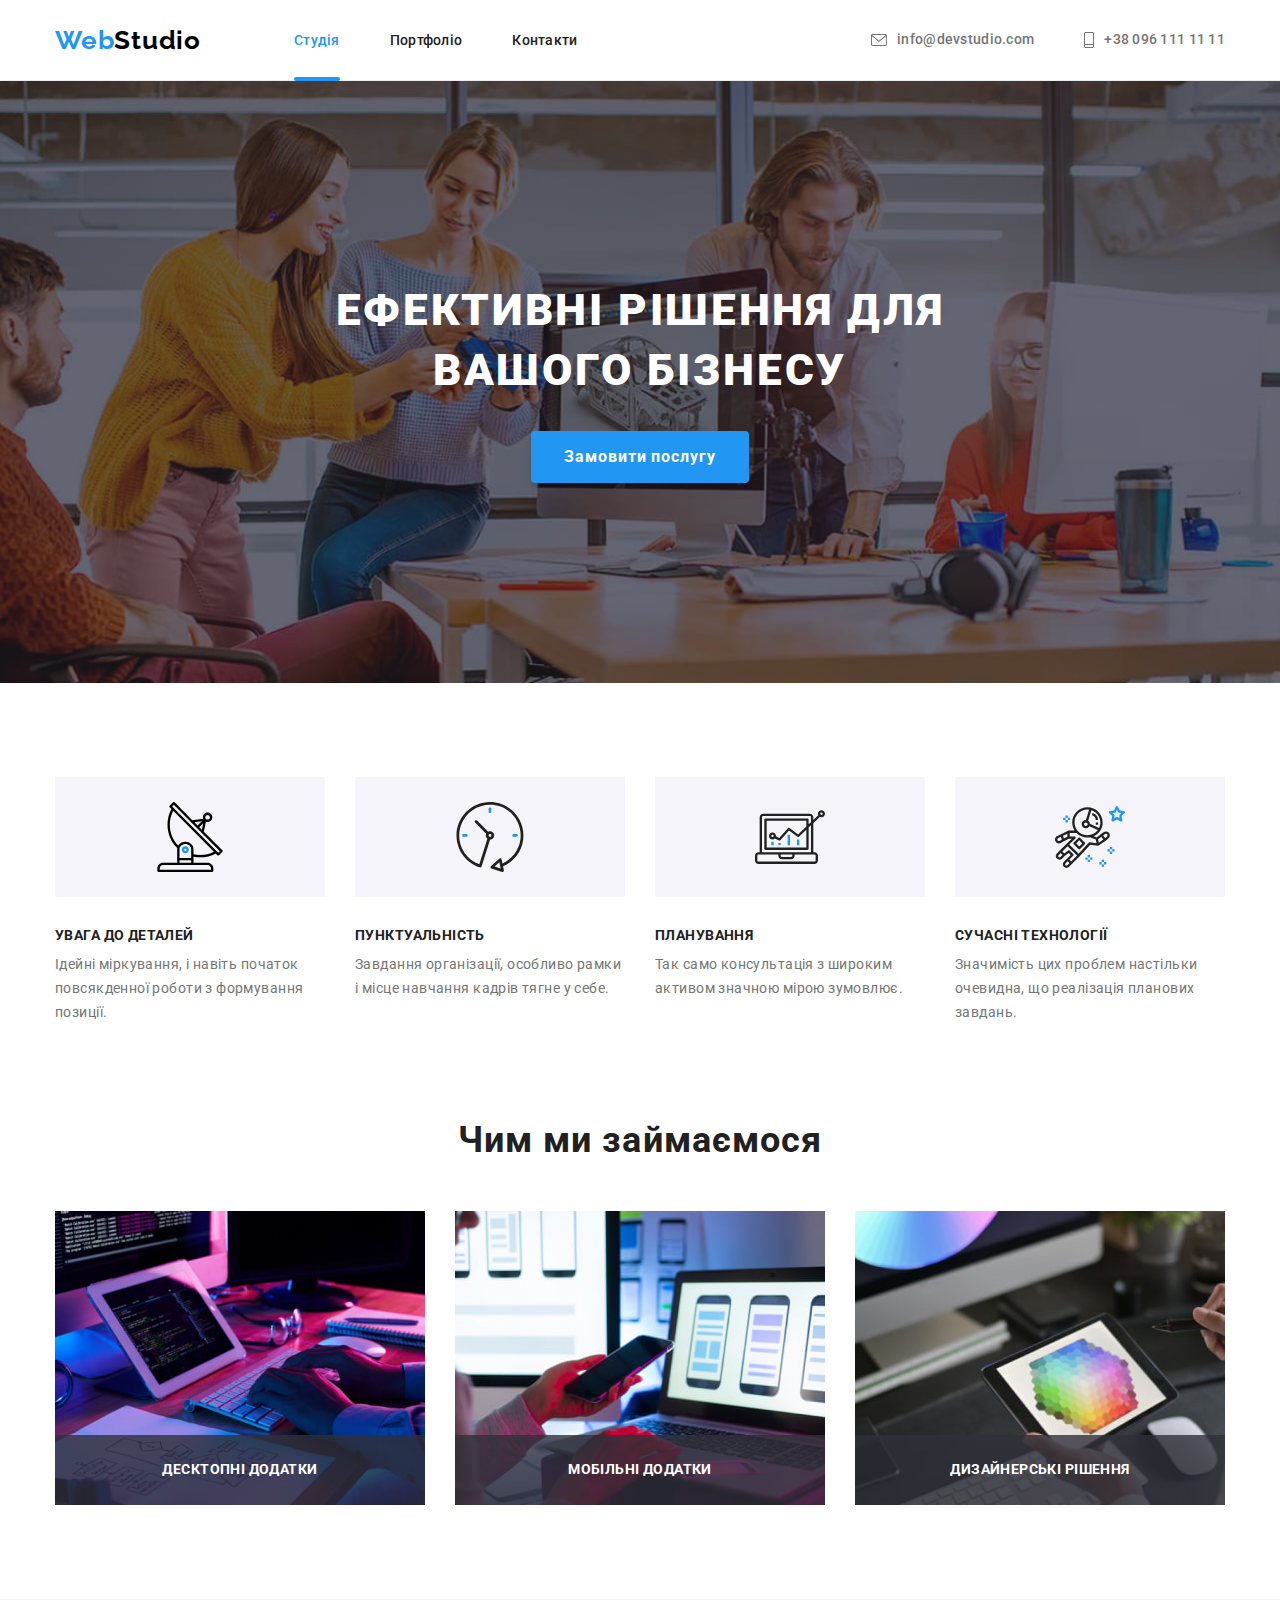
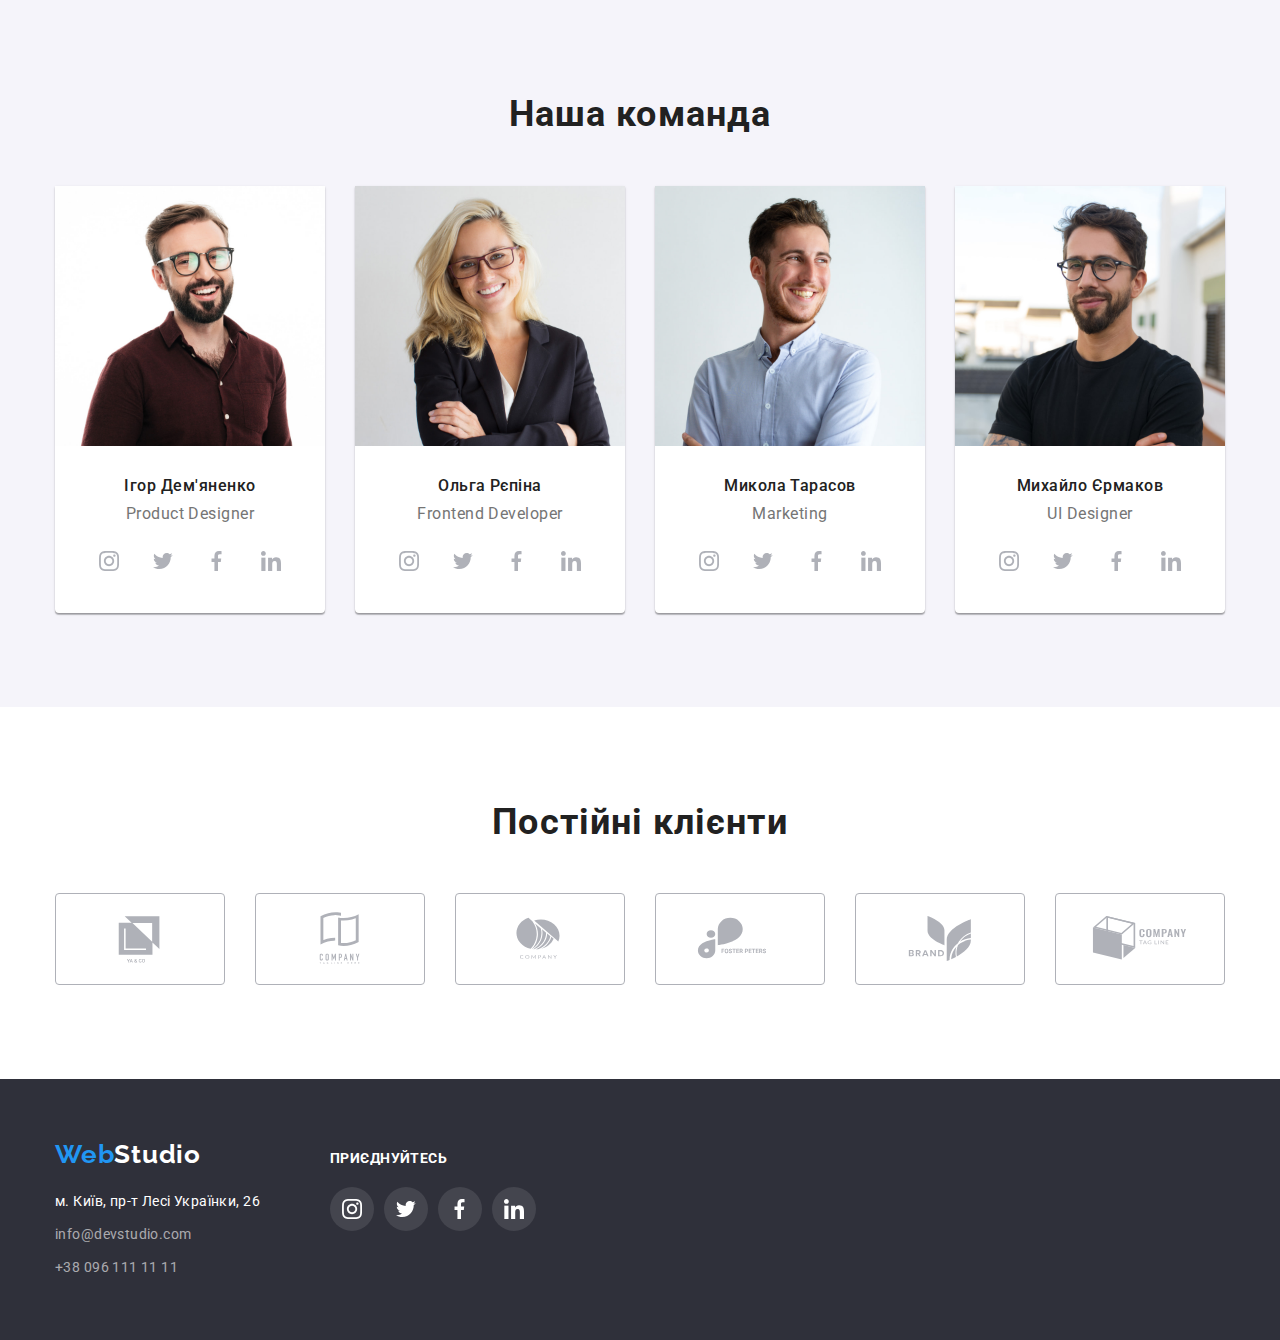
==== index.html @ b7eefcbb "Initial commit" ====
<!DOCTYPE html>
<html lang="uk">
  <head>
    <meta charset="UTF-8" />
    <meta http-equiv="X-UA-Compatible" content="IE=edge" />
    <meta name="viewport" content="width=device-width, initial-scale=1.0" />
    <link rel="preconnect" href="https://fonts.googleapis.com" />
    <link rel="preconnect" href="https://fonts.gstatic.com" crossorigin />
    <link
      href="https://fonts.googleapis.com/css2?family=Raleway:wght@700&family=Roboto:wght@400;500;700;900&display=swap"
      rel="stylesheet"
    />
    <link
      rel="stylesheet"
      href="https://cdnjs.cloudflare.com/ajax/libs/modern-normalize/1.1.0/modern-normalize.min.css"
    />
    <link rel="stylesheet" href="./index.html" />
    <link rel="stylesheet" href="./css/styles.css" />
    <title>Студія</title>
  </head>

  <body>
    <!-- header -->
    <header class="header">
      <div class="container header-container">
        <a href="./index.html" class="logo">Web<span>Studio</span></a>
        <nav class="header-nav">
          <ul class="header-nav-list list">
            <li class="header-nav-list-item">
              <a class="header-nav-link current" href="./index.html">Студія</a>
            </li>
            <li class="header-nav-list-item">
              <a class="header-nav-link" href="./portfolio.html">Портфоліо</a>
            </li>
            <li class="header-nav-list-item">
              <a class="header-nav-link" href="#">Контакти</a>
            </li>
          </ul>
        </nav>
        <ul class="header-contacts list">
          <li class="header-contacts-item">
            <a class="header-contacts-link" href="mailto:someone@example.com">
              <svg width="16" height="12" class="header-contact-icon">
                <use href="./images/icons.svg#icon-envelope"></use>
              </svg>
              info@devstudio.com
            </a>
          </li>
          <li class="header-contacts-item">
            <a class="header-contacts-link" href="tel:+380961111111">
              <svg width="10" height="16" class="header-contact-icon">
                <use href="./images/icons.svg#icon-telephone"></use>
              </svg>
              +38 096 111 11 11
            </a>
          </li>
        </ul>
      </div>
    </header>
    <!-- main -->
    <main>
      <!-- hero -->
      <section class="hero section">
        <div class="container">
          <h1 class="hero-title">Ефективні рішення для вашого бізнесу</h1>

          <button type="button" class="hero-btn" data-modal-open>Замовити послугу</button>
        </div>
      </section>
      <!-- advantages -->
      <section class="advantages section">
        <div class="container">
          <h2 class="visually-hidden">Переваги</h2>
          <ul class="advantages-list list">
            <li class="advantages-list-item">
              <div class="advantages-icon">
                <svg class="icon-svg">
                  <use href="./images/icons.svg#icon-antenna"></use>
                </svg>
              </div>
              <h3 class="advantages-title">Увага до деталей</h3>
              <p class="advantages-text">
                Ідейні міркування, і навіть початок повсякденної роботи з формування позиції.
              </p>
            </li>
            <li class="advantages-list-item">
              <div class="advantages-icon">
                <svg class="icon-svg">
                  <use href="./images/icons.svg#icon-clock"></use>
                </svg>
              </div>
              <h3 class="advantages-title">Пунктуальність</h3>
              <p class="advantages-text">
                Завдання організації, особливо рамки і місце навчання кадрів тягне у себе.
              </p>
            </li>
            <li class="advantages-list-item">
              <div class="advantages-icon">
                <svg class="icon-svg">
                  <use href="./images/icons.svg#icon-diagram"></use>
                </svg>
              </div>
              <h3 class="advantages-title">Планування</h3>
              <p class="advantages-text">
                Так само консультація з широким активом значною мірою зумовлює.
              </p>
            </li>
            <li class="advantages-list-item">
              <div class="advantages-icon">
                <svg class="icon-svg">
                  <use href="./images/icons.svg#icon-astronaut"></use>
                </svg>
              </div>
              <h3 class="advantages-title">Сучасні технології</h3>
              <p class="advantages-text">
                Значимість цих проблем настільки очевидна, що реалізація планових завдань.
              </p>
            </li>
          </ul>
        </div>
      </section>
      <!-- solutions -->
      <section class="solutions section">
        <div class="container">
          <h2 class="section-title">Чим ми займаємося</h2>
          <ul class="solutions-list list">
            <li class="solutions-list-item">
              <img
                class="solutions-list-img"
                src="./images/studio/img1.jpg"
                alt="Розробник працює на робочому місці"
                width="370"
              />
              <div class="solutions-card-item">
                <p class="solutions-card-text">Десктопні додатки</p>
              </div>
            </li>
            <li class="solutions-list-item">
              <img
                class="solutions-list-img"
                src="./images/studio/img2.jpg"
                alt="Розробка додатків графічним дизайнером"
                width="370"
              />
              <div class="solutions-card-item">
                <p class="solutions-card-text">Мобільні додатки</p>
              </div>
            </li>
            <li class="solutions-list-item">
              <img
                class="solutions-list-img"
                src="./images/studio/img3.jpg"
                alt="Веб-дизайнер вибирає кольори на планшеті"
                width="370"
              />
              <div class="solutions-card-item">
                <p class="solutions-card-text">Дизайнерські рішення</p>
              </div>
            </li>
          </ul>
        </div>
      </section>
      <!-- team -->
      <section class="team section">
        <div class="container">
          <h2 class="section-title">Наша команда</h2>
          <ul class="team-list list">
            <li class="team-list-item">
              <img
                class="team-list-img"
                src="./images/studio/ihor_demynenko.jpg"
                alt="Фото Ігора Дем'яненка"
                width="270"
                height="260"
              />
              <div class="team-content">
                <h3 class="team-list-title">Ігор Дем'яненко</h3>
                <p lang="en" class="team-list-text" lang="en">Product Designer</p>

                <ul class="team-icons-list list">
                  <li class="team-icons-item">
                    <a
                      href="https://instagram.com"
                      target="_blank"
                      rel="noreferrer noopener nofollow"
                      class="team-icons-link"
                    >
                      <svg width="20" height="20" class="team-icon">
                        <use href="./images/icons.svg#icon-instagram"></use>
                      </svg>
                    </a>
                  </li>
                  <li class="team-icons-item">
                    <a
                      href="https://twitter.com"
                      target="_blank"
                      rel="noreferrer noopener nofollow"
                      class="team-icons-link"
                    >
                      <svg width="20" height="20" class="team-icon">
                        <use href="./images/icons.svg#icon-twitter"></use>
                      </svg>
                    </a>
                  </li>
                  <li class="team-icons-item">
                    <a
                      href="https://facebook.com"
                      target="_blank"
                      rel="noreferrer noopener nofollow"
                      class="team-icons-link"
                    >
                      <svg width="20" height="20" class="team-icon">
                        <use href="./images/icons.svg#icon-facebook"></use>
                      </svg>
                    </a>
                  </li>
                  <li class="team-icons-item">
                    <a
                      href="https://linkedin.com"
                      target="_blank"
                      rel="noreferrer noopener nofollow"
                      class="team-icons-link"
                    >
                      <svg width="20" height="20" class="team-icon">
                        <use href="./images/icons.svg#icon-linkedin"></use>
                      </svg>
                    </a>
                  </li>
                </ul>
              </div>
            </li>
            <li class="team-list-item">
              <img
                class="team-list-img"
                src="./images/studio/olha_riepyna.jpg"
                alt="Фото Ольгі Репіної"
                width="270"
                height="260"
              />
              <div class="team-content">
                <h3 class="team-list-title">Ольга Рєпіна</h3>
                <p lang="en" class="team-list-text" lang="en">Frontend Developer</p>

                <ul class="team-icons-list list">
                  <li class="team-icons-item">
                    <a
                      href="https://instagram.com"
                      target="_blank"
                      rel="noreferrer noopener nofollow"
                      class="team-icons-link"
                    >
                      <svg width="20" height="20" class="team-icon">
                        <use href="./images/icons.svg#icon-instagram"></use>
                      </svg>
                    </a>
                  </li>
                  <li class="team-icons-item">
                    <a
                      href="https://twitter.com"
                      target="_blank"
                      rel="noreferrer noopener nofollow"
                      class="team-icons-link"
                    >
                      <svg width="20" height="20" class="team-icon">
                        <use href="./images/icons.svg#icon-twitter"></use>
                      </svg>
                    </a>
                  </li>
                  <li class="team-icons-item">
                    <a
                      href="https://facebook.com"
                      target="_blank"
                      rel="noreferrer noopener nofollow"
                      class="team-icons-link"
                    >
                      <svg width="20" height="20" class="team-icon">
                        <use href="./images/icons.svg#icon-facebook"></use>
                      </svg>
                    </a>
                  </li>
                  <li class="team-icons-item">
                    <a
                      href="https://linkedin.com"
                      target="_blank"
                      rel="noreferrer noopener nofollow"
                      class="team-icons-link"
                    >
                      <svg width="20" height="20" class="team-icon">
                        <use href="./images/icons.svg#icon-linkedin"></use>
                      </svg>
                    </a>
                  </li>
                </ul>
              </div>
            </li>
            <li class="team-list-item">
              <img
                class="team-list-img"
                src="./images/studio/mykola_tarasov.jpg"
                alt="Фото Михайла Тарасова"
                width="270"
                height="260"
              />
              <div class="team-content">
                <h3 class="team-list-title">Микола Тарасов</h3>
                <p lang="en" class="team-list-text" lang="en">Marketing</p>

                <ul class="team-icons-list list">
                  <li class="team-icons-item">
                    <a
                      href="https://instagram.com"
                      target="_blank"
                      rel="noreferrer noopener nofollow"
                      class="team-icons-link"
                    >
                      <svg width="20" height="20" class="team-icon">
                        <use href="./images/icons.svg#icon-instagram"></use>
                      </svg>
                    </a>
                  </li>
                  <li class="team-icons-item">
                    <a
                      href="https://twitter.com"
                      target="_blank"
                      rel="noreferrer noopener nofollow"
                      class="team-icons-link"
                    >
                      <svg width="20" height="20" class="team-icon">
                        <use href="./images/icons.svg#icon-twitter"></use>
                      </svg>
                    </a>
                  </li>
                  <li class="team-icons-item">
                    <a
                      href="https://facebook.com"
                      target="_blank"
                      rel="noreferrer noopener nofollow"
                      class="team-icons-link"
                    >
                      <svg width="20" height="20" class="team-icon">
                        <use href="./images/icons.svg#icon-facebook"></use>
                      </svg>
                    </a>
                  </li>
                  <li class="team-icons-item">
                    <a
                      href="https://linkedin.com"
                      target="_blank"
                      rel="noreferrer noopener nofollow"
                      class="team-icons-link"
                    >
                      <svg width="20" height="20" class="team-icon">
                        <use href="./images/icons.svg#icon-linkedin"></use>
                      </svg>
                    </a>
                  </li>
                </ul>
              </div>
            </li>
            <li class="team-list-item">
              <img
                class="team-list-img"
                src="./images/studio/mykhailo_iermakov.jpg"
                alt="Фото Михайло Єрмакова"
                width="270"
                height="260"
              />
              <div class="team-content">
                <h3 class="team-list-title">Михайло Єрмаков</h3>
                <p lang="en" class="team-list-text" lang="en">UI Designer</p>

                <ul class="team-icons-list list">
                  <li class="team-icons-item">
                    <a
                      href="https://instagram.com"
                      target="_blank"
                      rel="noreferrer noopener nofollow"
                      class="team-icons-link"
                    >
                      <svg width="20" height="20" class="team-icon">
                        <use href="./images/icons.svg#icon-instagram"></use>
                      </svg>
                    </a>
                  </li>
                  <li class="team-icons-item">
                    <a
                      href="https://twitter.com"
                      target="_blank"
                      rel="noreferrer noopener nofollow"
                      class="team-icons-link"
                    >
                      <svg width="20" height="20" class="team-icon">
                        <use href="./images/icons.svg#icon-twitter"></use>
                      </svg>
                    </a>
                  </li>
                  <li class="team-icons-item">
                    <a
                      href="https://facebook.com"
                      target="_blank"
                      rel="noreferrer noopener nofollow"
                      class="team-icons-link"
                    >
                      <svg width="20" height="20" class="team-icon">
                        <use href="./images/icons.svg#icon-facebook"></use>
                      </svg>
                    </a>
                  </li>
                  <li class="team-icons-item">
                    <a
                      href="https://linkedin.com"
                      target="_blank"
                      rel="noreferrer noopener nofollow"
                      class="team-icons-link"
                    >
                      <svg width="20" height="20" class="team-icon">
                        <use href="./images/icons.svg#icon-linkedin"></use>
                      </svg>
                    </a>
                  </li>
                </ul>
              </div>
            </li>
          </ul>
        </div>
      </section>
      <section class="clients section">
        <div class="container">
          <h2 class="section-title">Постійні клієнти</h2>
          <ul class="clients-list">
            <li class="clients-list-item list">
              <a href="#" class="clients-link">
                <svg width="106" height="60" class="clients-icon">
                  <use href="./images/icons.svg#icon-logo1"></use>
                </svg>
              </a>
            </li>
            <li class="clients-list-item list">
              <a href="#" class="clients-link">
                <svg width="106" height="60" class="clients-icon">
                  <use href="./images/icons.svg#icon-logo2"></use>
                </svg>
              </a>
            </li>
            <li class="clients-list-item list">
              <a href="#" class="clients-link">
                <svg width="106" height="60" class="clients-icon">
                  <use href="./images/icons.svg#icon-logo3"></use>
                </svg>
              </a>
            </li>
            <li class="clients-list-item list">
              <a href="#" class="clients-link">
                <svg width="106" height="60" class="clients-icon">
                  <use href="./images/icons.svg#icon-logo4"></use>
                </svg>
              </a>
            </li>
            <li class="clients-list-item list">
              <a href="#" class="clients-link">
                <svg width="106" height="60" class="clients-icon">
                  <use href="./images/icons.svg#icon-logo5"></use>
                </svg>
              </a>
            </li>
            <li class="clients-list-item list">
              <a href="#" class="clients-link">
                <svg width="106" height="60" class="clients-icon">
                  <use href="./images/icons.svg#icon-logo6"></use>
                </svg>
              </a>
            </li>
          </ul>
        </div>
      </section>
    </main>
    <!-- footer -->
    <footer class="footer">
      <div class="container">
        <div class="footer-address">
          <a class="footer-logo" href="./index.html">Web<span>Studio</span></a>
          <address class="address">
            <ul class="address-list list">
              <li class="address-list-item">
                <a
                  class="address-link google-link"
                  href="https://www.google.com.ua/maps/place/%D0%B1%D1%83%D0%BB.+%D0%9B%D0%B5%D1%81%D0%B8+%D0%A3%D0%BA%D1%80%D0%B0%D0%B8%D0%BD%D0%BA%D0%B8,+26,+%D0%9A%D0%B8%D0%B5%D0%B2,+02000/@50.4265841,30.5361971,17z/data=!3m1!4b1!4m6!3m5!1s0x40d4cf0e033ecbe9:0x57a4dffefec77da0!8m2!3d50.4265807!4d30.5383858!16s%2Fg%2F1tctq5jv?hl=ru"
                  target="_blank"
                  rel="noreferrer nofollow noopener"
                  >м. Київ, пр-т Лесі Українки, 26</a
                >
              </li>
              <li class="address-list-item">
                <a class="address-link contact-link" href="mailto:info@devstudio.com"
                  >info@devstudio.com</a
                >
              </li>
              <li class="address-list-item">
                <a class="address-link contact-link" href="tel:+380961111111">+38 096 111 11 11</a>
              </li>
            </ul>
          </address>
        </div>
        <div class="connect">
          <h3 class="connect-title">Приєднуйтесь</h3>
          <div class="connect-container">
            <ul class="connect-list list">
              <li class="connect-item">
                <a
                  href="https://instagram.com"
                  target="_blank"
                  rel="noreferrer noopener nofollow"
                  class="connect-link"
                >
                  <svg width="20" height="20" class="connect-icon">
                    <use href="./images/icons.svg#icon-instagram"></use>
                  </svg>
                </a>
              </li>
              <li class="connect-item">
                <a
                  href="https://twitter.com"
                  target="_blank"
                  rel="noreferrer noopener nofollow"
                  class="connect-link"
                >
                  <svg width="20" height="20" class="connect-icon">
                    <use href="./images/icons.svg#icon-twitter"></use>
                  </svg>
                </a>
              </li>
              <li class="connect-item">
                <a
                  href="https://facebook.com"
                  target="_blank"
                  rel="noreferrer noopener nofollow"
                  class="connect-link"
                >
                  <svg width="20" height="20" class="connect-icon">
                    <use href="./images/icons.svg#icon-facebook"></use>
                  </svg>
                </a>
              </li>
              <li class="connect-item">
                <a
                  href="https://linkedin.com"
                  target="_blank"
                  rel="noreferrer noopener nofollow"
                  class="connect-link"
                >
                  <svg width="20" height="20" class="connect-icon">
                    <use href="./images/icons.svg#icon-linkedin"></use>
                  </svg>
                </a>
              </li>
            </ul>
          </div>
        </div>
      </div>
    </footer>
    <div class="backdrop is-hidden" data-modal="">
      <div class="modal">
        <button type="button" class="close-modal-btn" data-modal-close="">
          <svg class="icon-close-cross" width="18" height="18">
            <use href="./images/icons.svg#icon-close-cross"></use>
          </svg>
        </button>
        <h3>Залиште свої дані, ми вам передзвонимо</h3>
        <p>
          Lorem ipsum dolor sit, amet consectetur adipisicing elit. Voluptate tenetur quos neque
        </p>
      </div>
    </div>
    <script src="./js/modal.js"></script>
  </body>
</html>
---- css/styles.css ----
:root {
  --main-background: #f5f5f5;
  --brand-background: #2f303a;
  --second-background: #f5f4fa;
  --brand-font-color: #212121;
  --focus-color: #2196f3;
  --white-color: #ffffff;
  --grey-color: #757575;
  --black-color: #000000;
  --color-rgba: rgba(255, 255, 255, 0.6);
  --hover-hero-btn-color: #188ce8;
  --transition: cubic-bezier(0.4, 0, 0.2, 1);
}

*,
::before,
::after {
  box-sizing: border-box;
}

p,
h1,
h2,
h3,
h4,
h5,
h6 {
  margin: 0;
}
ul,
ol {
  margin: 0;
  padding-left: 0;
}
button {
  cursor: pointer;
}
address {
  font-style: normal;
}
img {
  display: block;
}

body {
  font-family: 'Roboto', sans-serif;
  color: var(--brand-font-color);
  background-color: var(--white-color);
  font-size: 14px;
}

.container {
  /* outline: 1px solid red; */
  width: 1200px;
  margin-left: auto;
  margin-right: auto;
  padding-left: 15px;
  padding-right: 15px;
}

.section {
  padding-top: 94px;
  padding-bottom: 94px;
}

img {
  display: block;
  min-width: 100%;
  height: auto;
}
/* header */

.header {
  border-bottom: 1px solid #ececec;
  /* padding: 24px 0; */
}

.header-container {
  display: flex;
  align-items: center;
}

.header-nav {
  display: flex;
  align-items: center;
}

.header-nav-list {
  display: flex;
}

.header-nav-list-item {
  position: relative;
}
.header-nav-list-item:not(:last-child),
.header-contacts-item:not(:last-child) {
  margin-right: 50px;
}

.header-contacts {
  display: flex;
  margin-left: auto;
}

.logo {
  font-family: 'Raleway', sans-serif;
  font-weight: 700;
  font-size: 26px;
  text-decoration: none;
  line-height: 1.17;
  letter-spacing: 0.03em;
  margin-right: 93px;
}

.logo span:last-child {
  color: var(--black-color);
}

.logo:first-child,
.footer-logo:first-child {
  color: var(--focus-color);
}

.list {
  list-style: none;
}

.header-nav-link {
  color: var(--brand-font-color);
  font-size: 14px;
  text-decoration: none;
  font-weight: 500;
  letter-spacing: 0.02em;
  line-height: 1.17;
  display: inline-block;
  padding: 32px 0;
  transition-property: color;
  transition-duration: 250ms;
  transition-timing-function: cubic-bezier(0.4, 0, 0.2, 1);
}

.current {
  color: var(--focus-color);
  position: relative;
}

/* .header-nav-link .current::after {
  content: ' ';
  position: absolute;
  bottom: -1px;
  left: 0;
  width: 100%;
  height: 4px;
  background-color: var(--focus-color);
  border-radius: 2px;
} */

.current::after {
  content: ' ';
  display: block;
  color: var(--focus-color);
  position: absolute;
  bottom: 0;
  left: 0;
  width: 100%;
  height: 4px;
  background-color: var(--focus-color);
  border-radius: 2px;
  bottom: -1px;
}

.header-contacts-link {
  display: flex;
  align-items: center;
  color: var(--grey-color);
  text-decoration: none;
  font-weight: 500;
  line-height: 1.14;
  letter-spacing: 0.02em;
}

.header-contacts-link,
.header-nav-link {
  transition-property: color;
  transition-duration: 250ms;
  transition-timing-function: var(--transition);
}

.header-nav-link:not(.current)::before {
  content: '';
  position: absolute;
  bottom: -1px;
  left: 0;
  width: 100%;
  height: 4px;
  background-color: var(--focus-color);
  border-radius: 2px;
  transform: scaleX(0);
  transition-property: transform;
  transition-duration: 250ms;
  transition-timing-function: var(--transition);
}

.header-contacts-link:hover,
.header-contacts-link:focus,
.header-nav-link:hover,
.header-nav-link:focus {
  color: var(--focus-color);
}

.header-nav-link:not(.current):hover::before,
.header-nav-link:not(.current):focus::before {
  transform: scaleX(1);
}

.header-contact-icon {
  margin-right: 10px;
  fill: currentColor;
}

/* footer */

.footer {
  background-color: var(--brand-background);
  padding-top: 60px;
  padding-bottom: 60px;
}

.footer .container {
  display: flex;
  gap: 70px;
  align-items: baseline;
}
.footer-logo {
  font-family: 'Raleway', sans-serif;
  color: var(--white-color);
  font-weight: 700;
  font-size: 26px;
  line-height: 1.18;
  letter-spacing: 0.03em;
  text-decoration: none;
  display: block;
  margin-bottom: 20px;
}

.footer-logo span {
  color: var(--white-color);
}

.address-link {
  font-style: normal;
  text-decoration: none;
  color: var(--color-rgba);
  line-height: 1.71;
  letter-spacing: 0.03em;
}

.address-list-item:not(:last-child) {
  margin-bottom: 9px;
}

.google-link {
  color: var(--white-color);
}

.contact-link {
  transition-property: color;
  transition-duration: 250ms;
  transition-timing-function: var(--transition);
}

.contact-link:hover,
.contact-link.address-link:focus {
  color: var(--focus-color);
}

/* connect */

.connect-title {
  color: var(--white-color);
  font-size: 14px;
  line-height: 1.14;
  letter-spacing: 0.03em;
  text-transform: uppercase;
  margin-bottom: 20px;
}
.connect-list {
  display: flex;
  flex-wrap: wrap;
  align-items: center;
  gap: 10px;
}
.connect-item {
  width: 44px;
  height: 44px;
}

.connect-link {
  width: 100%;
  height: 100%;
  border-radius: 50%;
  display: flex;
  justify-content: center;
  align-items: center;
  background-color: rgba(255, 255, 255, 0.1);
  color: var(--white-color);
  transition-property: background-color;
  transition-duration: 250ms;
  transition-timing-function: var(--transition);
}

.connect-icon {
  fill: currentColor;
}

.connect-link:hover,
.connect-link:focus {
  background-color: var(--focus-color);
}

/* main studio */
/* hero */

.hero {
  background-color: var(--brand-background);
  align-items: center;
  padding: 200px 0;
  max-width: 1600px;
  min-height: 600px;
  margin-left: auto;
  margin-right: auto;
  background-image: linear-gradient(to right, rgba(47, 48, 58, 0.4), rgba(47, 48, 58, 0.4)),
    url(../images/portfolio/overlay.jpg);
  background-repeat: no-repeat;
  background-position: center;
  background-size: cover;
}

.hero-title {
  color: var(--white-color);
  font-size: 44px;
  font-weight: 900;
  line-height: 1.36;
  letter-spacing: 0.06em;
  text-align: center;
  text-transform: uppercase;
  margin: 0 auto 30px;
  max-width: 696px;
}

.hero-btn {
  background-color: var(--focus-color);
  color: var(--white-color);
  font-size: 16px;
  font-weight: 700;
  line-height: 1.88;
  letter-spacing: 0.06em;
  width: max-content;
  align-items: center;
  text-align: center;
  box-shadow: 0px 4px 4px rgba(0, 0, 0, 0.15);
  border-radius: 4px;
  display: block;
  padding: 10px 32px;
  margin: 0 auto;
  border: 1px solid transparent;
  transition-property: color, background-color;
  transition-duration: 250ms;
  transition-timing-function: var(--transition);
}

.hero-btn:hover,
.hero-btn:focus {
  background-color: var(--hover-hero-btn-color);
  color: var(--white-color);
}
/* modal */

.backdrop.is-hidden {
  opacity: 0;
  visibility: hidden;
  pointer-events: none;
}

.backdrop {
  position: fixed;
  top: 0;
  left: 0;
  width: 100%;
  height: 100%;
  background: rgba(0, 0, 0, 0.2);
  border: 1px solid #000000;
  opacity: 1;
  visibility: visible;
  transition-property: opacity, visibility;
  transition-duration: 250ms;
  transition-timing-function: var(--transition);
  z-index: 20;
  display: flex;
  justify-content: center;
  align-items: center;
}

.modal {
  width: 528px;
  height: 581px;
  background: var(--white-color);
  box-shadow: 0px 1px 3px rgba(0, 0, 0, 0.12), 0px 1px 1px rgba(0, 0, 0, 0.14),
    0px 2px 1px rgba(0, 0, 0, 0.2);
  border-radius: 4px;
  position: absolute;
  top: 50%;
  left: 50%;
  z-index: 10;
  padding: 30px;
  transform: scale(1);
  transform: translate(-50%, -50%);
  transition-property: scale, transform;
  transition-duration: 250ms;
  transition-timing-function: var(--transition);
}

.close-modal-btn {
  display: flex;
  justify-content: center;
  align-items: center;
  border: 1px solid rgba(0, 0, 0, 0.1);
  border-radius: 50%;
  width: 30px;
  height: 30px;
  margin: 0;
  padding: 0px;
  background-color: var(--white-color);
  position: absolute;
  top: 8px;
  right: 8px;
}

.icon-close-cross {
  fill: currentColor;
}

/* advantages */
.advantages {
  padding-bottom: 0;
}

.advantages-list {
  display: flex;
}

.advantages-icon {
  display: flex;
  max-width: 270px;
  height: 120px;
  align-items: center;
  justify-content: center;
  flex-direction: column;
  margin-bottom: 30px;
  background-color: var(--second-background);
}
.advantages-title {
  font-size: 14px;
  text-transform: uppercase;
  line-height: 1.17;
  letter-spacing: 0.03em;
  margin-bottom: 10px;
}

.advantages-text {
  color: var(--grey-color);
  line-height: 1.71;
  letter-spacing: 0.03em;
}

.advantages-list-item {
  max-width: 270px;
}

.advantages-list-item:not(:last-child) {
  margin-right: 30px;
}

.icon-svg {
  width: 70px;
  height: 70px;
}

/* solutions */
.solutions-list {
  display: flex;
}

.solutions-list-item {
  max-width: 1200px;
  height: auto;
  position: relative;
}

.solutions-list-item:not(:last-child) {
  margin-right: 30px;
}

.section-title {
  font-size: 36px;
  line-height: 1.17;
  letter-spacing: 0.03em;
  text-align: center;
  margin-bottom: 50px;
}

.solutions-card {
  position: relative;
}

.solutions-card-item {
  position: absolute;
  bottom: 0;
  left: 0;
  display: flex;
  justify-content: center;
  align-items: center;
  width: 100%;
  height: 70px;
  background: rgba(47, 48, 58, 0.8);
}

.solutions-card-text {
  color: var(--white-color);
  font-weight: 700;
  font-size: 14px;
  line-height: 1.14;
  text-align: center;
  letter-spacing: 0.03em;
  text-transform: uppercase;
}

/* team */

.team {
  background-color: var(--second-background);
}

.team-list {
  display: flex;
}

.team-list-item {
  max-width: 270px;
  background-color: var(--white-color);
  box-shadow: 0px 1px 3px rgba(0, 0, 0, 0.12), 0px 1px 1px rgba(0, 0, 0, 0.14),
    0px 2px 1px rgba(0, 0, 0, 0.2);
  border-radius: 0px 0px 4px 4px;
}

.team-list-item:not(:last-child) {
  margin-right: 30px;
}

.team-list-img {
  display: block;
}

.team-list-title {
  font-size: 16px;
  font-weight: 500;
  line-height: 1.19;
  letter-spacing: 0.03em;
  text-align: center;
  margin-bottom: 10px;
}

.team-list-text {
  color: var(--grey-color);
  font-size: 16px;
  line-height: 1.17;
  letter-spacing: 0.03em;
  text-align: center;
}

.team-content {
  padding: 30px 0;
  text-align: center;
}
.team-icons-list {
  display: flex;
  justify-content: center;
  margin-top: 16px;
  gap: 10px;
}

.team-icons-item {
  width: 44px;
  height: 44px;
}

.team-icons-link {
  width: 100%;
  height: 100%;
  display: flex;
  justify-content: center;
  align-items: center;
  color: #afb1b8;
  border-radius: 50%;
  transition-property: color, background-color;
  transition-duration: 250ms;
  transition-timing-function: var(--transition);
}

.team-icon {
  fill: currentColor;
}

.team-icons-link:hover,
.team-icons-link:focus {
  background-color: var(--focus-color);
  color: var(--white-color);
}

/* clients */

.clients-list {
  display: flex;
  flex-wrap: wrap;
  gap: 30px;
}

.clients-list-item {
  width: calc((100% - 150px) / 6);
  height: 92px;
}
.clients-link {
  width: 100%;
  height: 100%;
  display: flex;
  justify-content: center;
  align-items: center;
  border: 1px solid #afb1b8;
  color: #afb1b8;
  border-radius: 4px;
  transition-property: color, border;
  transition-duration: 250ms;
  transition-timing-function: var(--transition);
}

.clients-icon {
  fill: currentColor;
}

.clients-link:hover,
.clients-link:focus {
  border: 1px solid var(--focus-color);
  color: var(--focus-color);
}

/* main portofolio */

.visually-hidden {
  position: absolute;
  white-space: nowrap;
  width: 1px;
  height: 1px;
  overflow: hidden;
  border: 0;
  padding: 0;
  clip: rect(0 0 0 0);
  clip-path: inset(50%);
  margin: -1px;
}

.projects {
  background-color: var(--white-color);
}

.projects-list-btns {
  display: flex;
  justify-content: center;
  margin-bottom: 50px;
}

.projects-list-btn {
  font-family: inherit;
  background-color: var(--second-background);
  color: var(--brand-font-color);
  font-size: 16px;
  font-weight: 500;
  line-height: 1.63;
  text-align: center;
  letter-spacing: 0.03em;
  border: none;
  border-radius: 4px;
  padding: 6px 22px;
  border: 1px solid transparent;
  transition-property: color, box-shadow, background-color;
  transition-duration: 250ms;
  transition-timing-function: var(--transition);
}

.projects-list-item-btns:not(:last-child) {
  margin-right: 8px;
}
.projects-list-btn:hover,
.projects-list-btn:focus {
  color: var(--white-color);
  box-shadow: 0px 1px 3px rgba(0, 0, 0, 0.12), 0px 1px 1px rgba(0, 0, 0, 0.14),
    0px 2px 1px rgba(0, 0, 0, 0.2);
  background-color: var(--focus-color);
}

.projects-list {
  display: flex;
  flex-wrap: wrap;
  gap: 30px;
}

.projects-list-item {
  width: calc((100% - 60px) / 3);
}

.projects-item-link {
  text-decoration: none;
  display: block;
  transition-property: box-shadow;
  transition-duration: 250ms;
  transition-timing-function: var(--transition);
}
.projects-item-link:hover,
.projects-item-link:focus {
  box-shadow: 0px 1px 1px rgba(0, 0, 0, 0.12), 0px 4px 4px rgba(0, 0, 0, 0.06),
    1px 4px 6px rgba(0, 0, 0, 0.16);
}

.card-content {
  padding: 20px 24px;
}
.card-content {
  border: 1px solid #eeeeee;
}

.overlay {
  position: relative;
  overflow: hidden;
}

.overlay-text {
  position: absolute;
  padding: 63px 24px;
  top: 100%;
  font-size: 18px;
  line-height: 1.56;
  letter-spacing: 0.03em;
  color: var(--white-color);
  transition-property: transform;
  transition-duration: 250ms;
  transition-timing-function: var(--transition);
  background-color: rgba(33, 150, 243, 0.9);
}

.projects-item-link:hover .overlay-text,
.projects-item-link:focus .overlay-text {
  transform: translateY(-100%);
}

.projects-text {
  color: var(--grey-color);
  font-size: 16px;
  line-height: 1.88;
  letter-spacing: 0.03em;
}

.projects-title {
  color: var(--brand-font-color);
  font-size: 18px;
  line-height: 2;
  letter-spacing: 0.06em;
  margin-bottom: 4px;
}
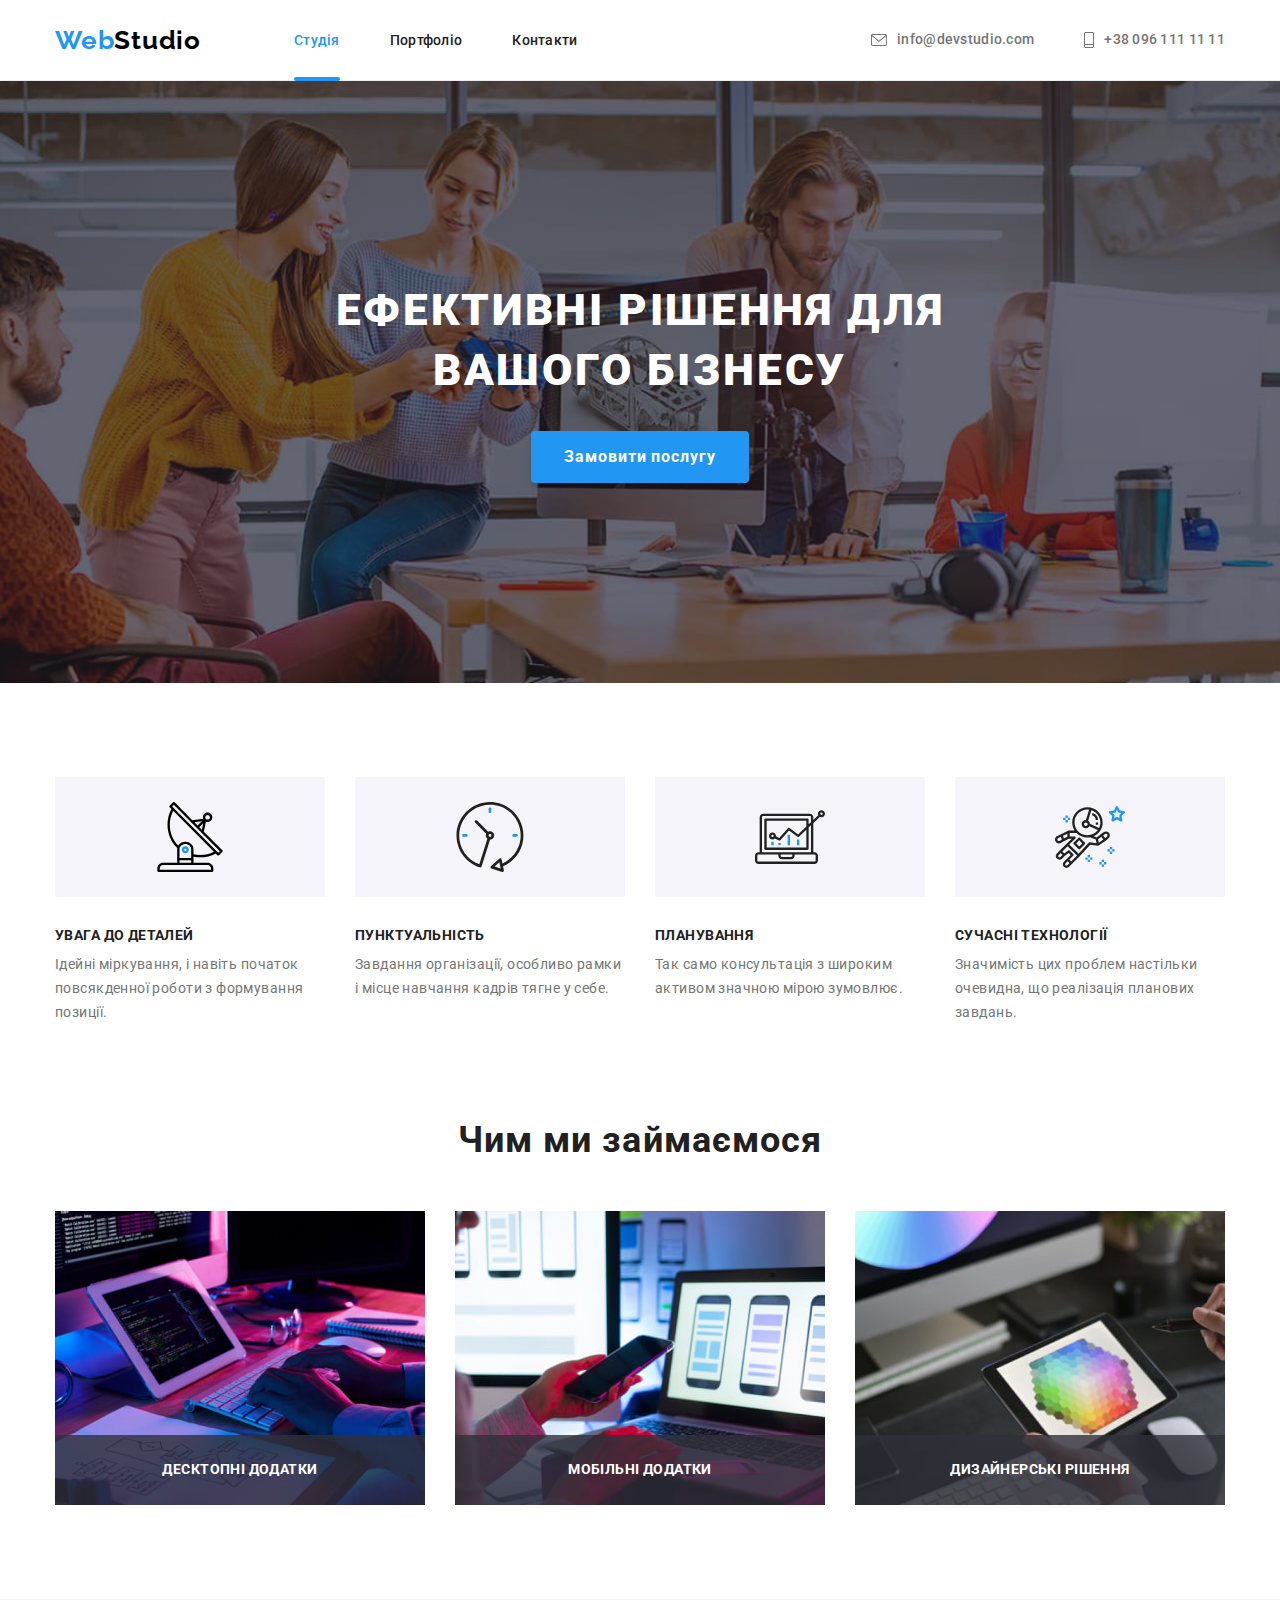
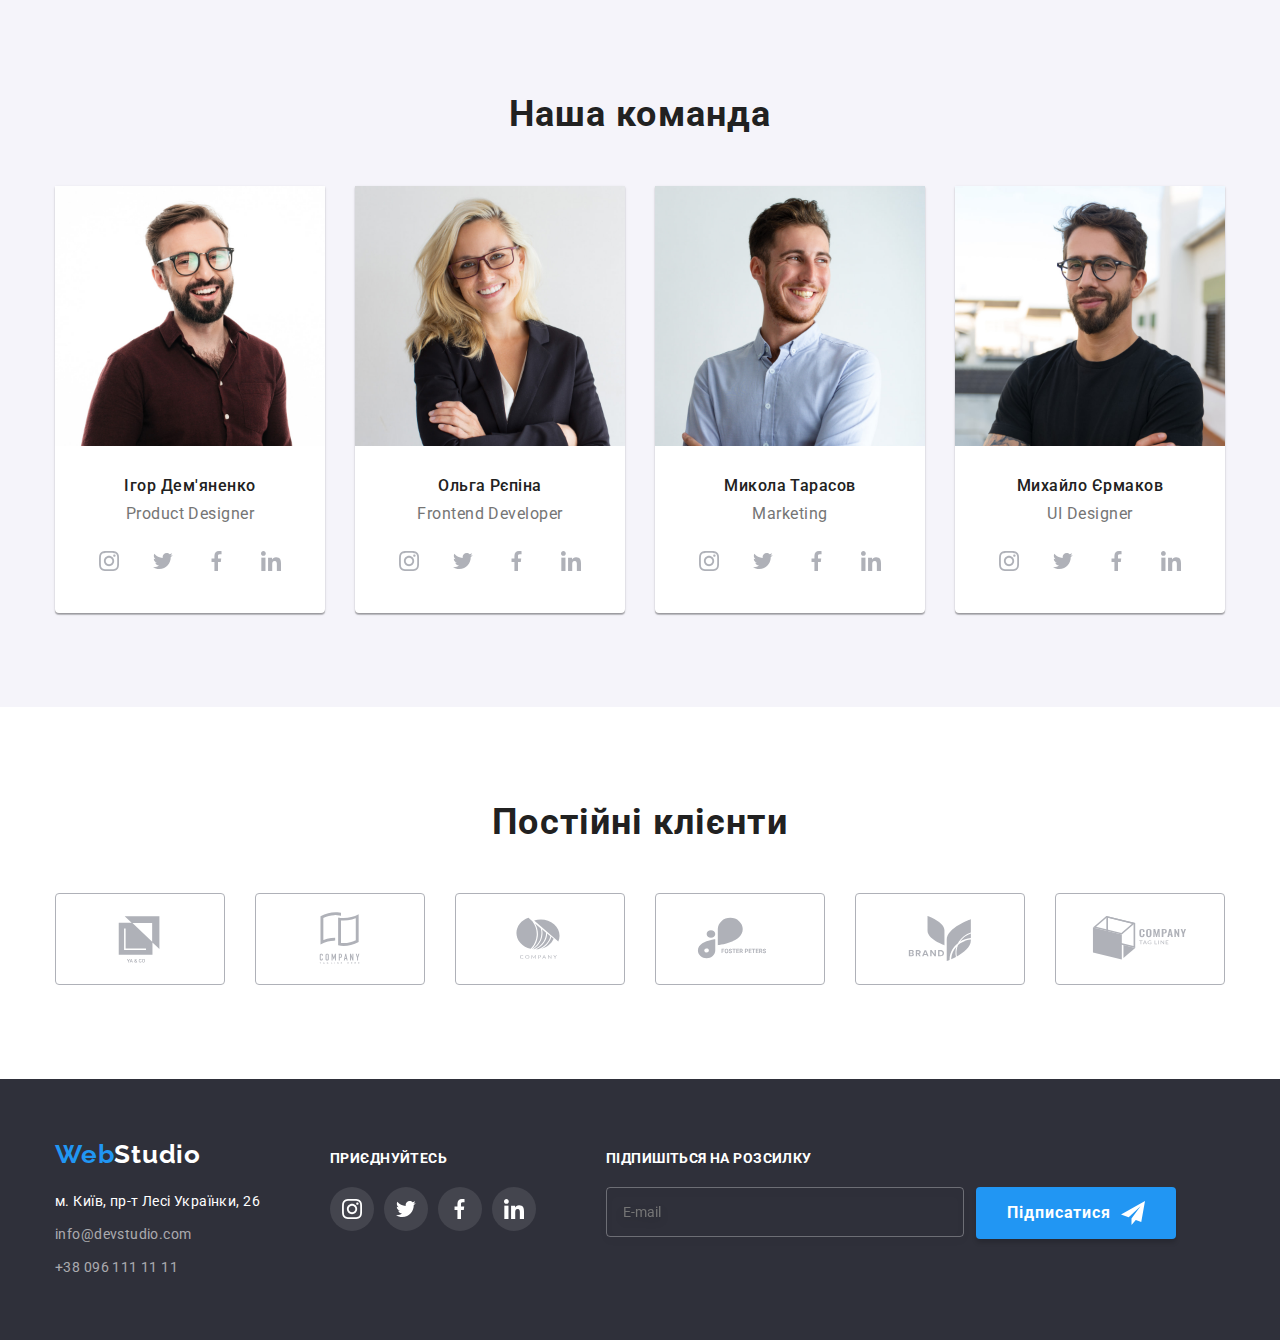
==== commit 0b61e965: "hw upload" ====
--- a/index.html
+++ b/index.html
@@ -556,19 +556,85 @@
             </ul>
           </div>
         </div>
+        <div class="newsletter-container">
+          <h3 class="connect-title">Підпишіться на розсилку</h3>
+          <form class="footer-form">
+            <div class="footer-form-container">
+              <label class="form-label" for="email"></label>
+              <input
+                class="form-input-footer"
+                type="email"
+                name="email"
+                id="email"
+                required="required"
+                placeholder="E-mail"
+              />
+              <button class="send-btn" type="submit">
+                Підписатися
+                <svg width="24" height="24" class="modal-icon-footer">
+                  <use href="./images/icons.svg#icon-send"></use>
+                </svg>
+              </button>
+            </div>
+          </form>
+        </div>
       </div>
     </footer>
     <div class="backdrop is-hidden" data-modal="">
       <div class="modal">
         <button type="button" class="close-modal-btn" data-modal-close="">
-          <svg class="icon-close-cross" width="18" height="18">
+          <svg class="icon-close-cross" width="11" height="11">
             <use href="./images/icons.svg#icon-close-cross"></use>
           </svg>
         </button>
-        <h3>Залиште свої дані, ми вам передзвонимо</h3>
-        <p>
-          Lorem ipsum dolor sit, amet consectetur adipisicing elit. Voluptate tenetur quos neque
-        </p>
+        <h3 class="modal-title">Залиште свої дані, ми вам передзвонимо</h3>
+        <form name="modal-form" autocomplete="on">
+          <div class="form-container">
+            <div class="form-field">
+              <label class="form-label" for="name">Ім'я</label>
+              <input class="form-input" type="text" name="name" id="name" required="required" />
+              <svg class="modal-icon" width="12" height="12">
+                <use href="./images/icons.svg#icon-name"></use>
+              </svg>
+            </div>
+            <div class="form-field">
+              <label class="form-label" for="tel">Телефон</label>
+              <input class="form-input" type="tel" name="tel" id="tel" required="required" />
+              <svg class="modal-icon" width="13" height="13">
+                <use href="./images/icons.svg#icon-call"></use>
+              </svg>
+            </div>
+            <div class="form-field">
+              <label class="form-label" for="email">Пошта</label>
+              <input class="form-input" type="email" name="email" id="email" required="required" />
+              <svg class="modal-icon" width="15" height="12">
+                <use href="./images/icons.svg#icon-envelope-form"></use>
+              </svg>
+            </div>
+            <div class="form-field">
+              <label class="form-label">Коментар</label>
+              <textarea
+                class="form-textarea"
+                name="comment"
+                id="comment"
+                placeholder="Введіть текст"
+              ></textarea>
+            </div>
+          </div>
+          <div class="form-agreement">
+            <label class="form-label-agreement">
+              <input class="form-checkbox" type="checkbox" name="agree" />
+              <span class="form-icon">
+                <svg class="icon-checkbox" width="15" height="15">
+                  <use href="./images/icons.svg#icon-check"></use>
+                </svg>
+              </span>
+              <span class="text-checkbox"> Погоджуюся з розсилкою та приймаю </span>
+              <a class="link-checkbox" href="#">Умови договору</a>
+            </label>
+          </div>
+          <button class="form-btn" type="submit">Відправити</button>
+        </form>
       </div>
     </div>
     <script src="./js/modal.js"></script>
--- a/css/styles.css
+++ b/css/styles.css
@@ -144,17 +144,6 @@
   position: relative;
 }
 
-/* .header-nav-link .current::after {
-  content: ' ';
-  position: absolute;
-  bottom: -1px;
-  left: 0;
-  width: 100%;
-  height: 4px;
-  background-color: var(--focus-color);
-  border-radius: 2px;
-} */
-
 .current::after {
   content: ' ';
   display: block;
@@ -274,6 +263,39 @@
   color: var(--focus-color);
 }
 
+/* newsletter */
+
+.footer-form-container {
+  display: flex;
+}
+
+.send-btn {
+  display: flex;
+  align-items: center;
+  justify-content: center;
+  font-family: inherit;
+  background-color: var(--focus-color);
+  color: var(--white-color);
+  font-size: 16px;
+  font-weight: 700;
+  line-height: 1.88;
+  text-align: center;
+  letter-spacing: 0.06em;
+  border: none;
+  border-radius: 4px;
+  border: 1px solid transparent;
+  box-shadow: 0px 4px 4px rgba(0, 0, 0, 0.15);
+  padding: 10px 28px;
+  min-width: 200px;
+  margin-left: 12px;
+  transition: background-color 250ms var(--transition);
+}
+
+.modal-icon-footer {
+  margin-left: 10px;
+  /* fill: currentColor; */
+}
+
 /* connect */
 
 .connect-title {
@@ -318,6 +340,19 @@
   background-color: var(--focus-color);
 }
 
+/* newsletter */
+
+.form-input-footer {
+  width: 358px;
+  height: 50px;
+  border: 1px solid rgba(255, 255, 255, 0.3);
+  filter: drop-shadow(0px 4px 4px rgba(0, 0, 0, 0.15));
+  border-radius: 4px;
+  background-color: transparent;
+  padding-left: 16px;
+  color: var(--white-color);
+  outline: transparent;
+}
 /* main studio */
 /* hero */
 
@@ -412,7 +447,7 @@
   top: 50%;
   left: 50%;
   z-index: 10;
-  padding: 30px;
+  padding: 40px;
   transform: scale(1);
   transform: translate(-50%, -50%);
   transition-property: scale, transform;
@@ -438,6 +473,155 @@
 
 .icon-close-cross {
   fill: currentColor;
+  transition: color 250ms var(--transition);
+}
+
+.close-modal-btn:hover {
+  color: var(--focus-color);
+}
+
+.modal-title {
+  width: 448px;
+  font-weight: 700;
+  font-size: 20px;
+  line-height: 1.15;
+  text-align: center;
+  letter-spacing: 0.03em;
+  margin-bottom: 12px;
+}
+
+.form-field {
+  display: flex;
+  flex-direction: column;
+  position: relative;
+}
+
+.form-field:not(:last-child) {
+  margin-bottom: 10px;
+}
+
+.form-label {
+  display: block;
+  font-size: 12px;
+  line-height: 1.17;
+  letter-spacing: 0.01em;
+  color: var(--grey-color);
+  margin-bottom: 4px;
+}
+
+.form-input {
+  width: 100%;
+  height: 40px;
+  padding-left: 42px;
+  border: 1px solid rgba(33, 33, 33, 0.2);
+  border-radius: 4px;
+  position: relative;
+  transition: color, border 250ms var(--focus-color);
+}
+
+.form-input:focus,
+.form-input:hover,
+.form-textarea:focus,
+.form-textarea:hover {
+  border: 1px solid var(--focus-color);
+  cursor: pointer;
+  outline: none;
+}
+
+.form-input:hover ~ .modal-icon,
+.form-input:focus ~ .modal-icon {
+  color: var(--focus-color);
+}
+
+.form-btn {
+  display: block;
+  margin: 0 auto;
+  font-family: inherit;
+  background-color: var(--focus-color);
+  color: var(--white-color);
+  font-size: 16px;
+  font-weight: 700;
+  line-height: 1.88;
+  text-align: center;
+  letter-spacing: 0.06em;
+  border: none;
+  border-radius: 4px;
+  padding: 10px 52px;
+  border: 1px solid transparent;
+  box-shadow: 0px 4px 4px rgba(0, 0, 0, 0.15);
+  transition: background-color 250ms var(--transition);
+}
+
+.form-btn:hover,
+.form-btn:focus,
+.send-btn:hover,
+.send-btn:focus {
+  background-color: var(--hover-hero-btn-color);
+}
+
+input,
+textarea {
+  outline: none;
+}
+
+.form-textarea {
+  resize: none;
+  width: 100%;
+  height: 120px;
+  border: 1px solid rgba(33, 33, 33, 0.2);
+  border-radius: 4px;
+  padding: 12px 16px;
+  transition: border 250ms var(--transition);
+}
+
+.form-agreement {
+  display: flex;
+  justify-content: center;
+  margin: 20px 0 30px 0;
+}
+
+.form-label-agreement {
+  display: flex;
+  align-items: center;
+  gap: 5px;
+}
+
+.form-checkbox {
+  appearance: none;
+}
+
+.form-icon {
+  width: 16px;
+  height: 15px;
+  border: 2px solid #212121;
+  border-radius: 3px;
+  display: inline-flex;
+  justify-content: center;
+  align-items: center;
+}
+
+.modal-icon {
+  fill: currentColor;
+  position: absolute;
+  left: 13px;
+  bottom: 14px;
+  transition: color 250ms var(--transition);
+}
+
+.form-checkbox:checked + .form-icon {
+  background-color: var(--focus-color);
+  border-color: var(--focus-color);
+}
+
+.text-checkbox {
+  display: flex;
+  color: var(--grey-color);
+  line-height: 1.17;
+  letter-spacing: 0.03em;
+}
+
+.link-checkbox {
+  color: var(--focus-color);
 }
 
 /* advantages */
